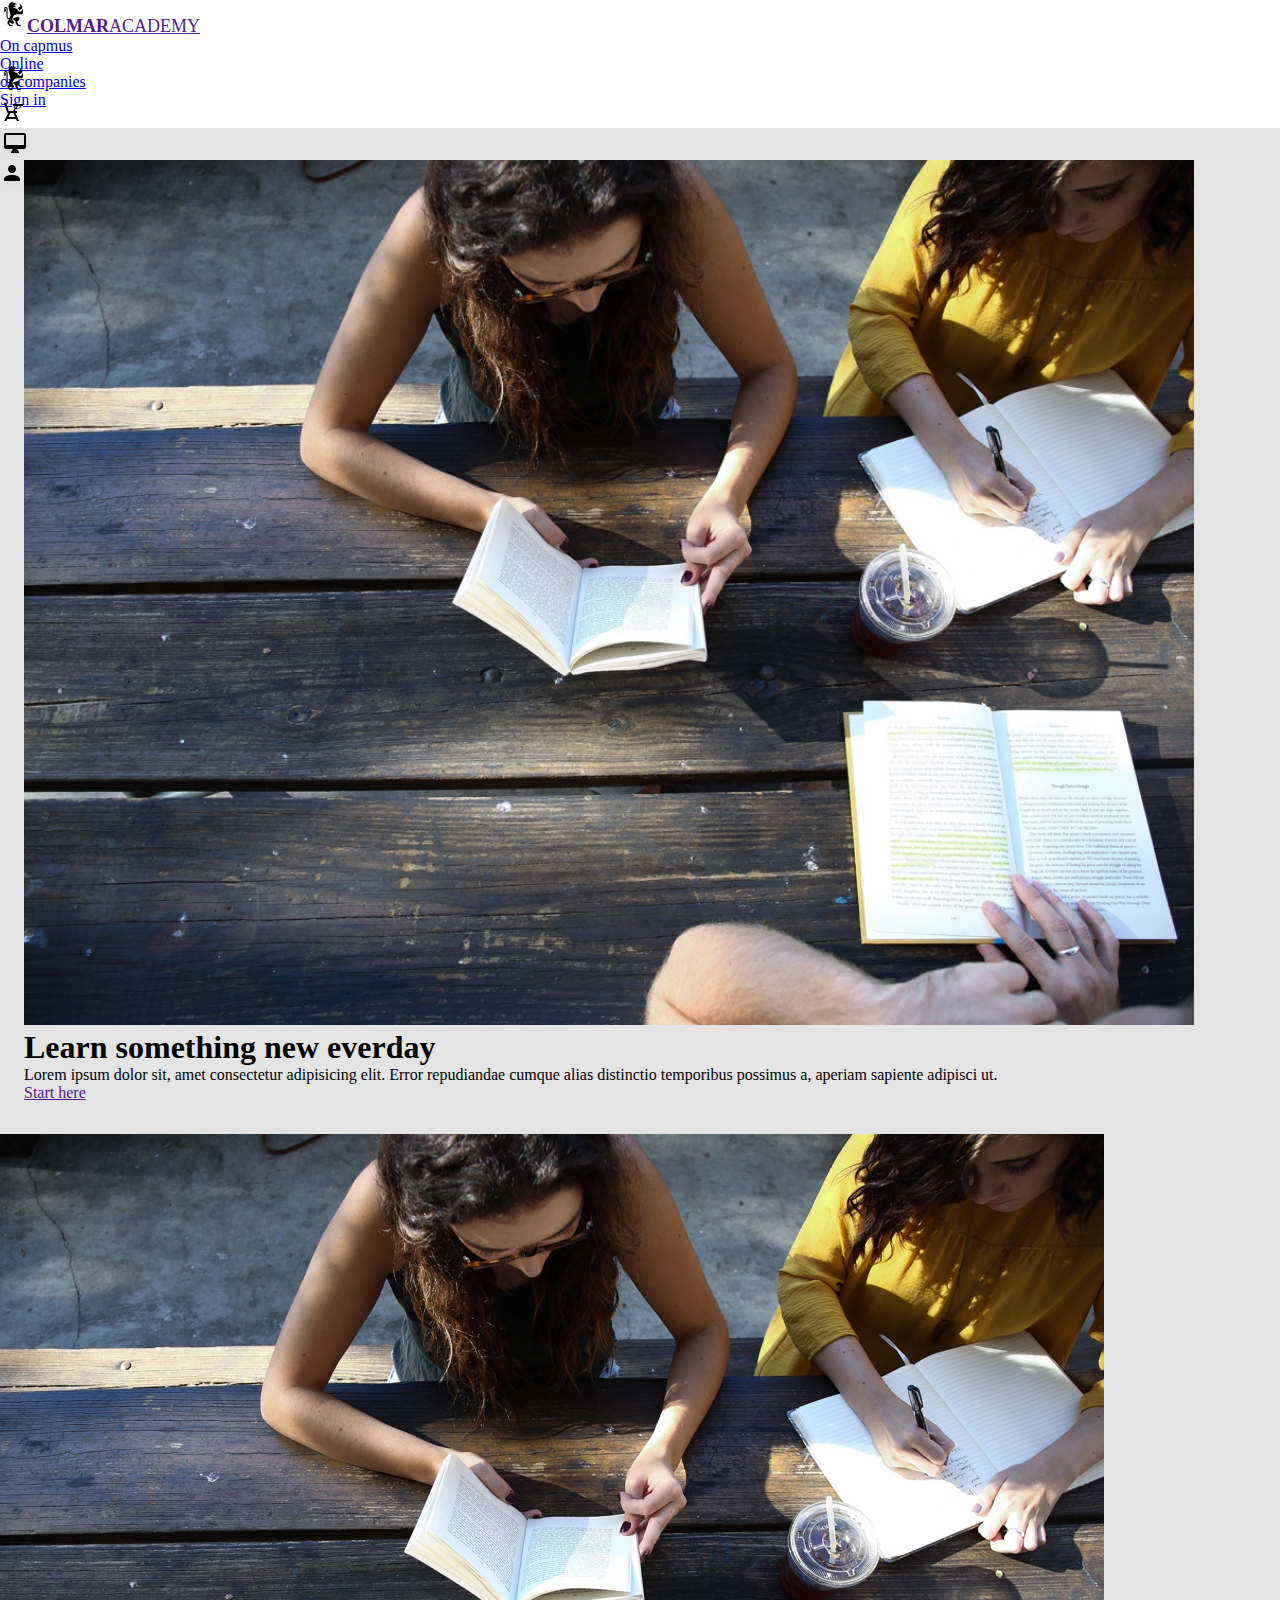
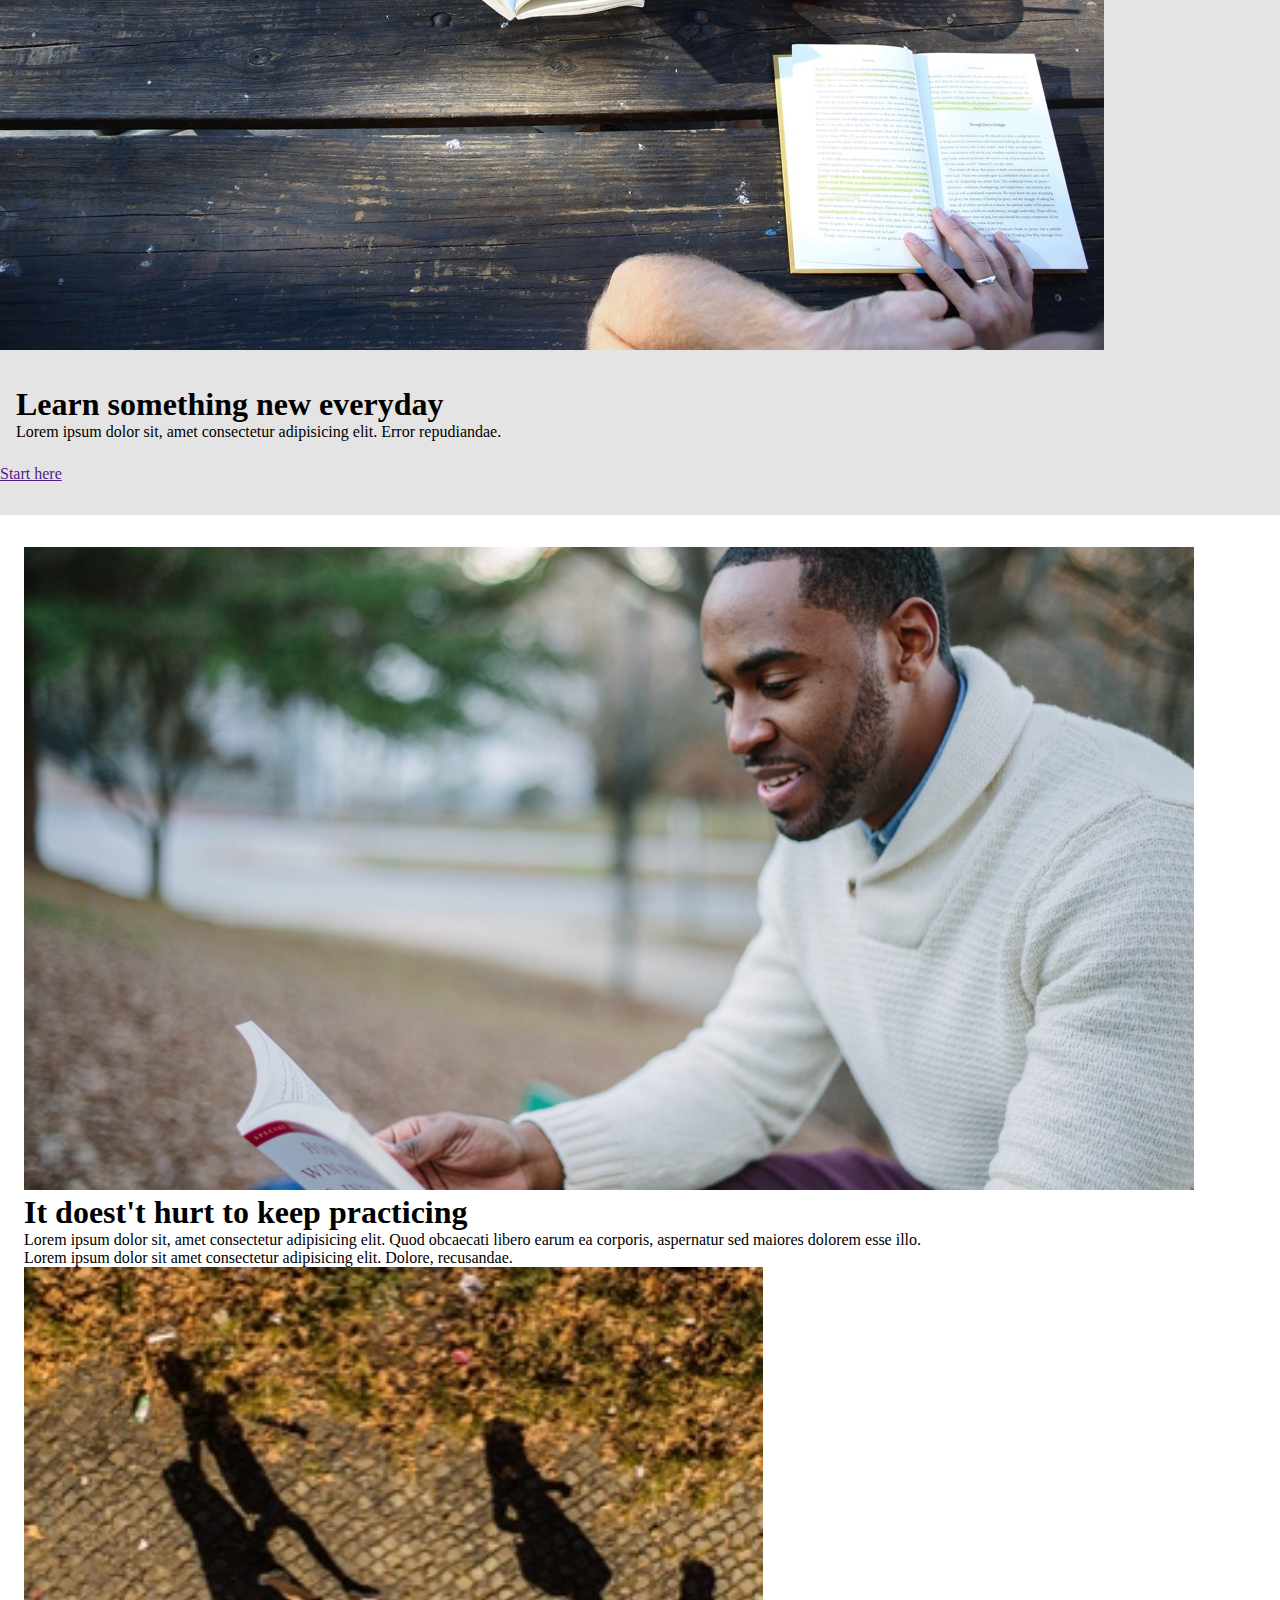
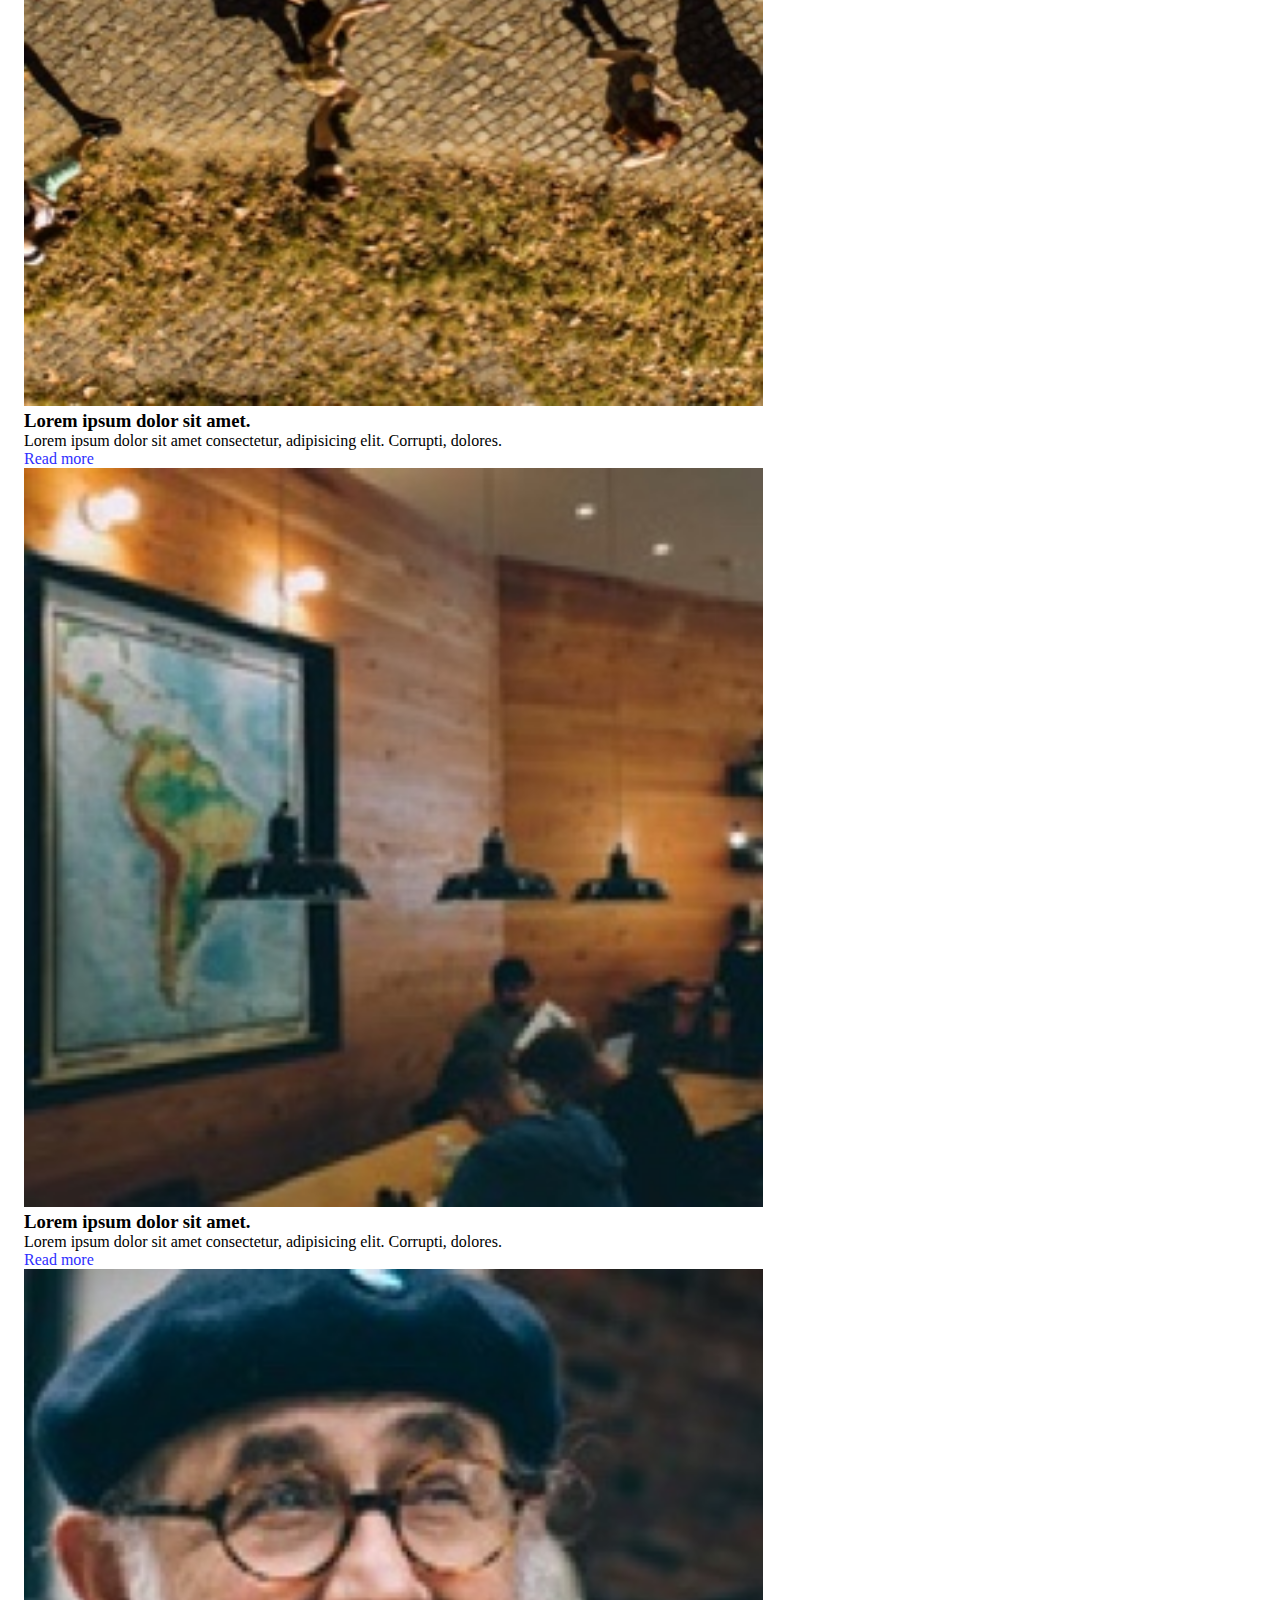
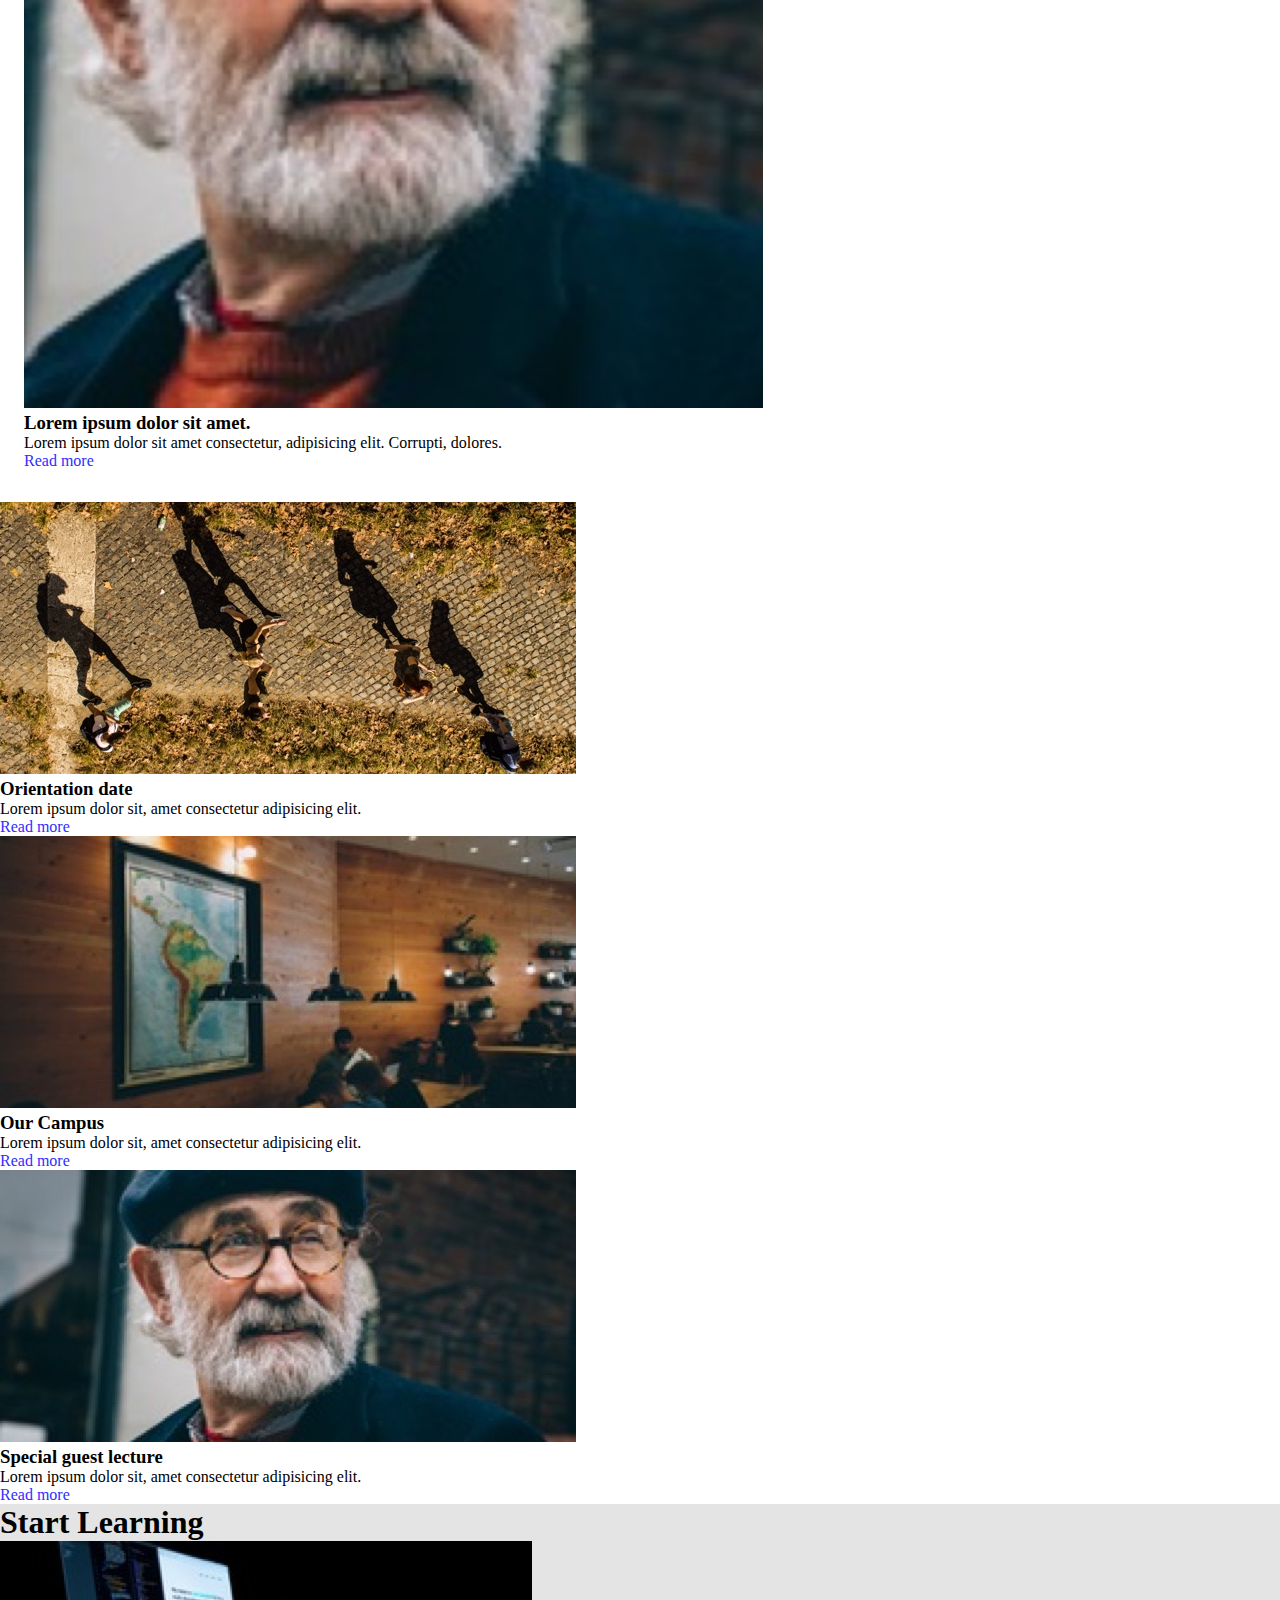
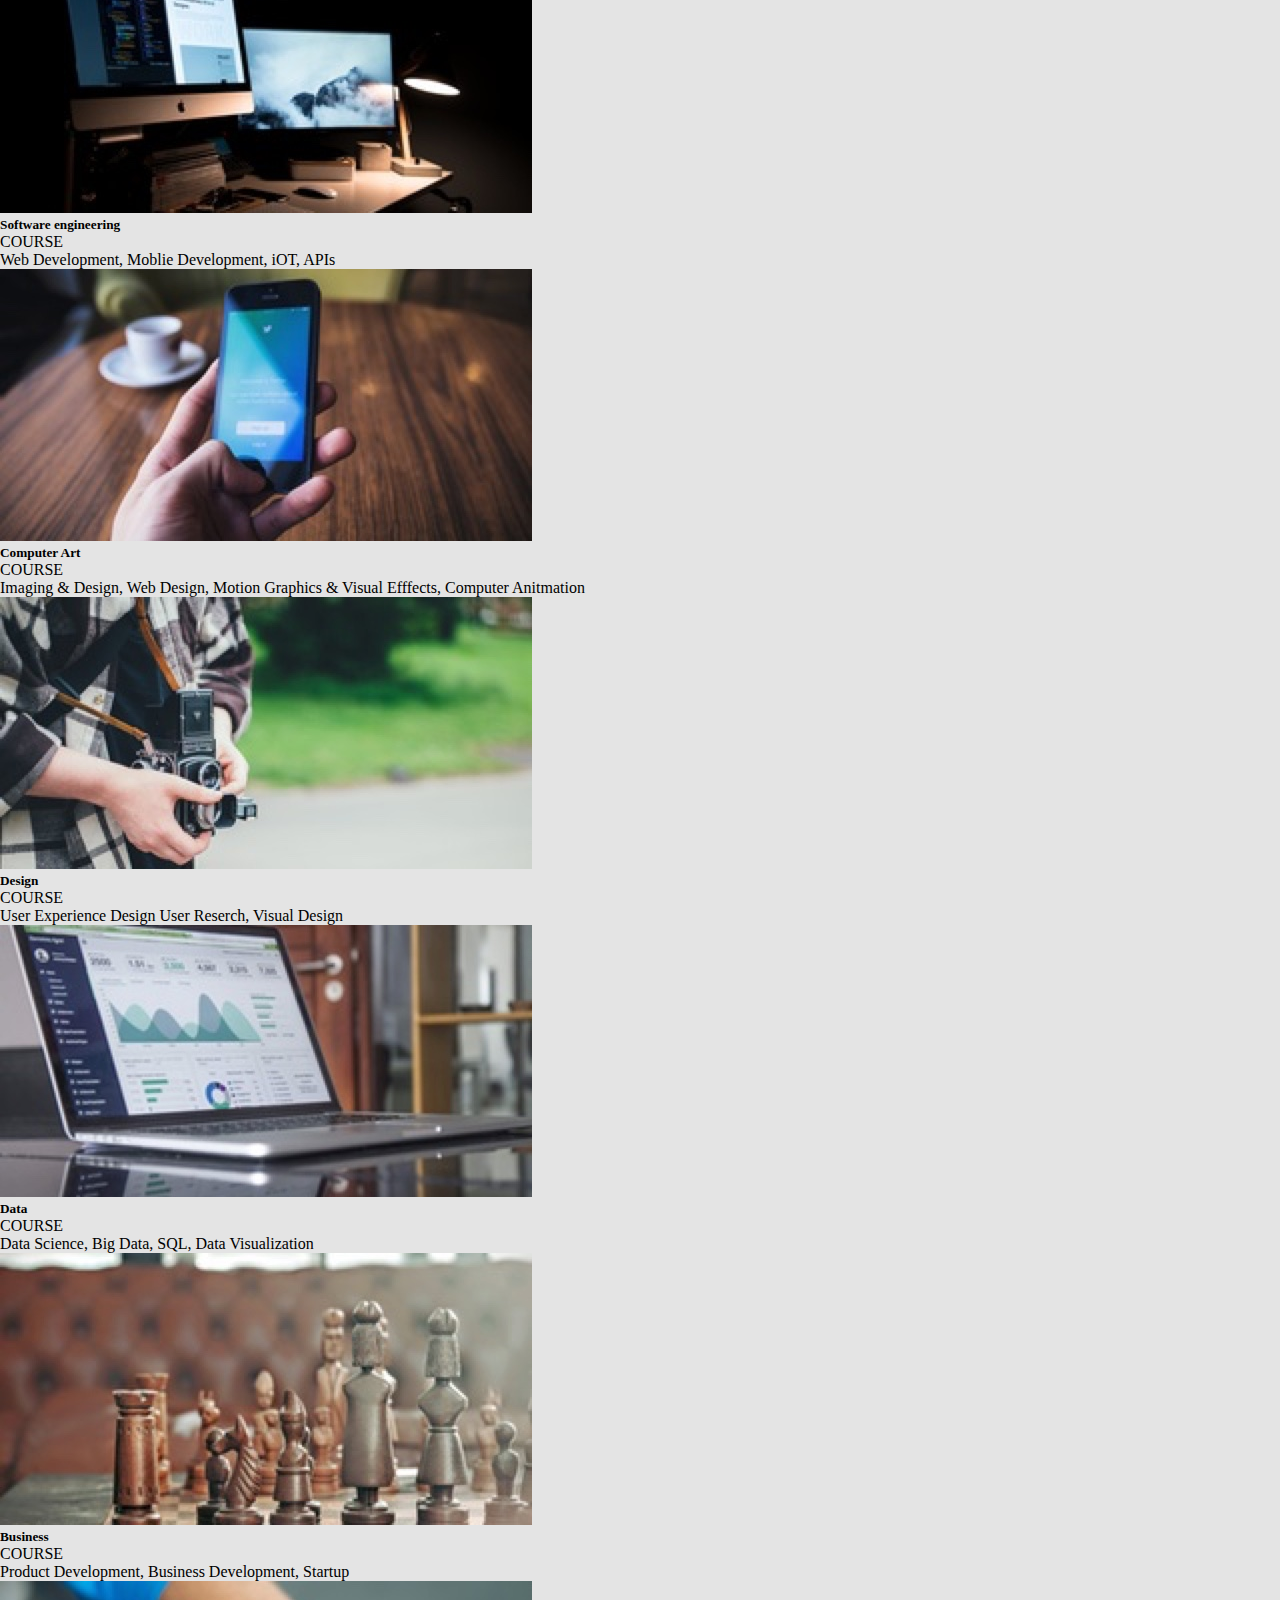
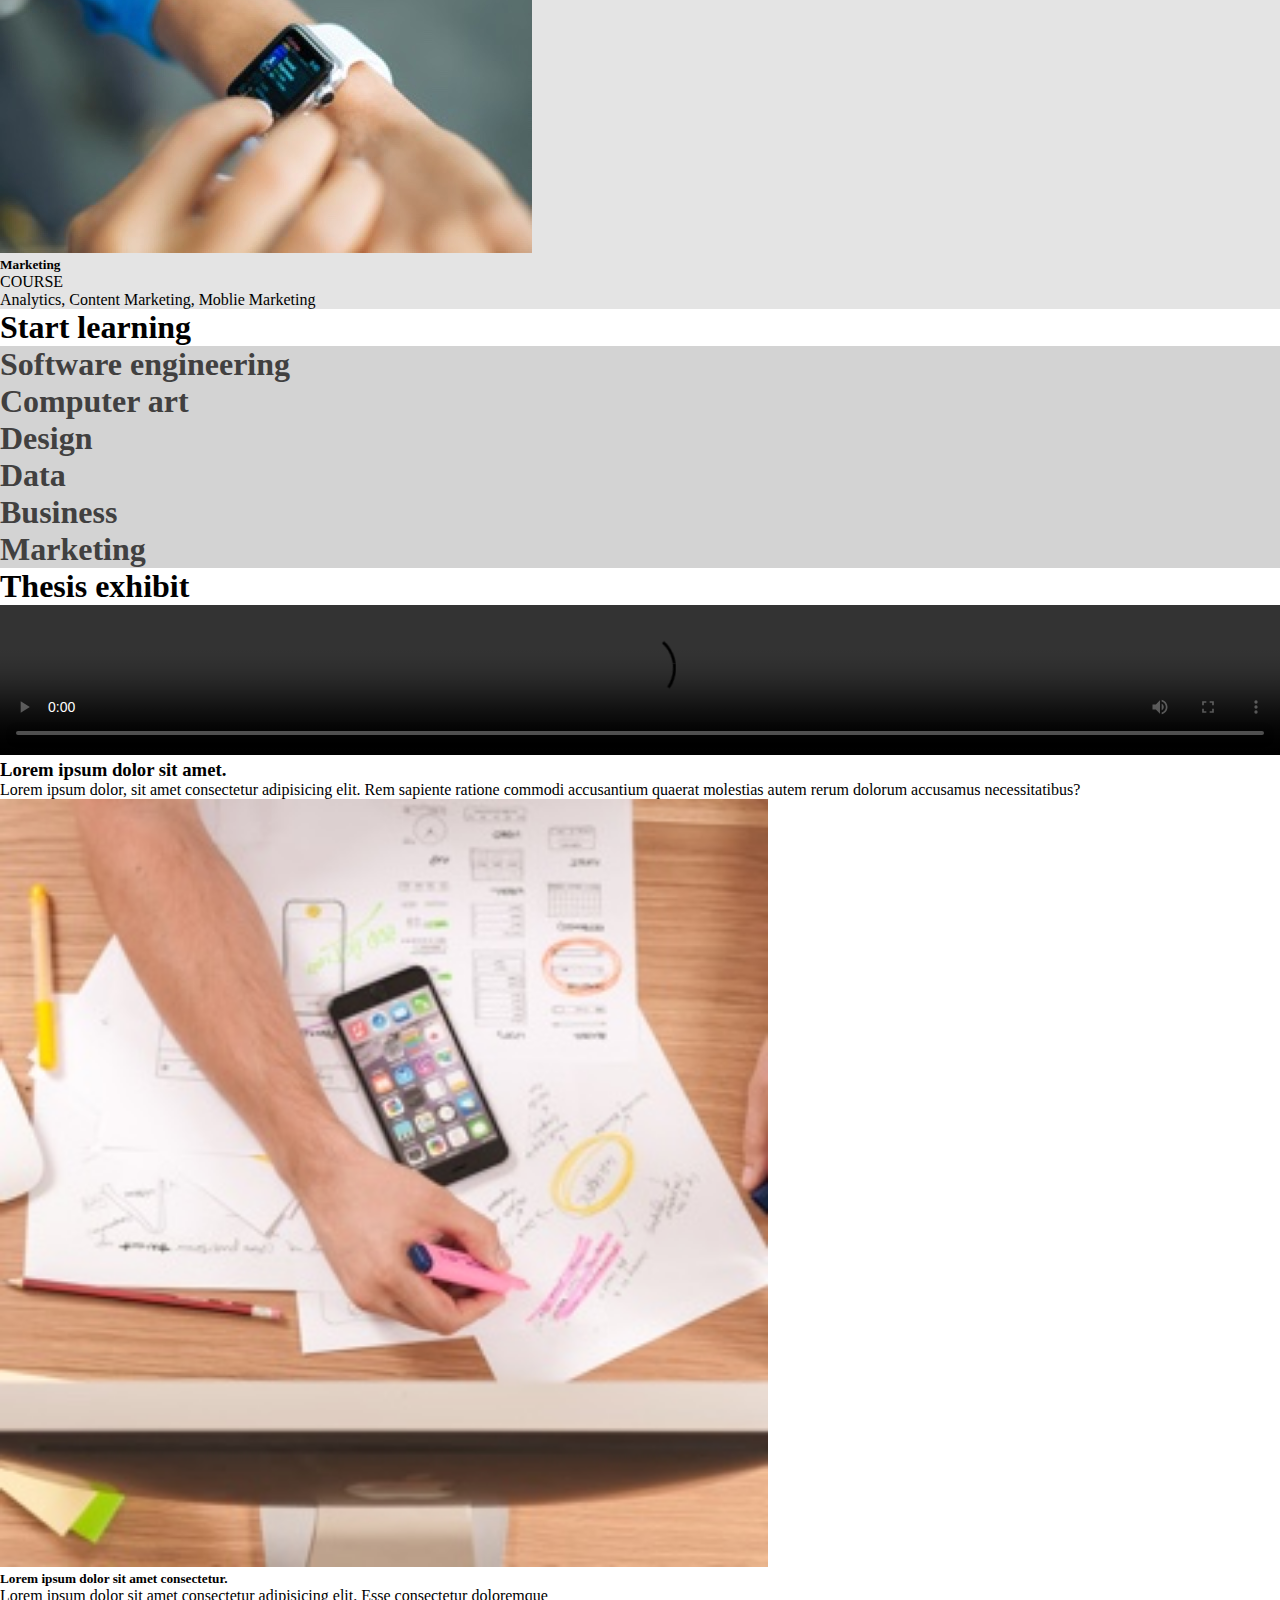
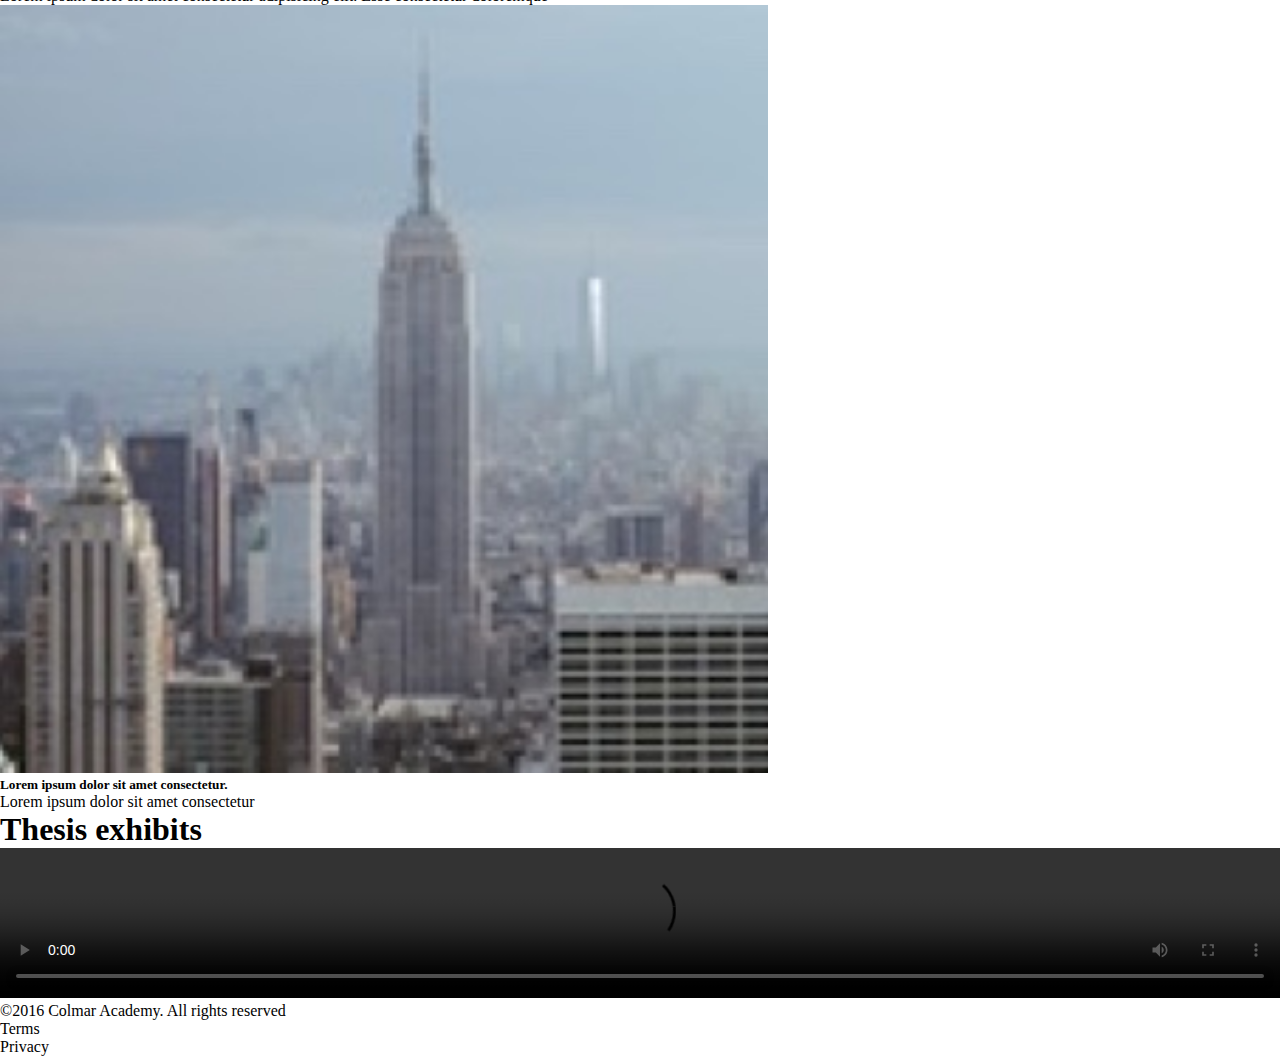
==== colmar-academy/index.html @ f5f583cc "Colmar acedemy" ====
<!DOCTYPE html>
<html lang="en">
<head>
    <meta charset="UTF-8">
    <meta http-equiv="X-UA-Compatible" content="IE=edge">
    <meta name="viewport" content="width=device-width, initial-scale=1.0">
    <link href="https://cdn.jsdelivr.net/npm/bootstrap@5.0.2/dist/css/bootstrap.min.css" rel="stylesheet" integrity="sha384-EVSTQN3/azprG1Anm3QDgpJLIm9Nao0Yz1ztcQTwFspd3yD65VohhpuuCOmLASjC" crossorigin="anonymous">
    <link rel="stylesheet" href="colmar.css">
    <title>ColmarAcademy</title>
    <link rel="icon" href="./images/ic-logo.svg">
</head>
<body>
    <!-- nav -->
    <nav class="navbar sticky-top navbar-expand-lg navbar-light bg-white d-none d-md-block">
        <div class="container-fluid nav-height">
            <a class="navbar-brand" href=""><img src="./images/ic-logo.svg" alt="" class="ps-4"><Strong>COLMAR</Strong>ACADEMY</a>
          <div class="collapse navbar-collapse justify-content-end pe-4" id="navbarNav">
            <ul class="navbar-nav">
              <li class="nav-item">
                <a class="nav-link" href="#">On capmus</a>
              </li>
              <li class="nav-item">
                <a class="nav-link" href="#">Online</a>
              </li>
              <li class="nav-item">
                <a class="nav-link" href="#">or companies</a>
              </li>
              <li class="nav-item">
                <a class="nav-link" href="#">Sign in</a>
              </li>
            </ul>
          </div>
        </div>
      </nav>
      <nav class="sticky-top d-md-none d-block">
        <div class="nav-height d-flex justify-content-around align-items-center">
            <div>
                <img src="./images/ic-logo.svg" alt="">
            </div>
            <div>
                <img src="./images/ic-on-campus.svg" alt="">
            </div>
            <div>
                <img src="./images/ic-online.svg" alt="">
            </div>
            <div>
                <img src="./images/ic-login.svg" alt="">
            </div>
        </div>
      </nav>

    <!-- Learn -->
    <section class="bg-learn">
        <div class="container-xxl d-none d-md-block border-section">
            <div class="row justify-content-center align-items-center">
                <div class="col-md-6">
                    <img src="./images/banner.jpg" alt="" width="95%">
                </div>
                <div class="col-md-6">
                    <h1>Learn something new everday</h1>
                    <p>Lorem ipsum dolor sit, amet consectetur adipisicing elit. Error repudiandae cumque alias distinctio temporibus possimus a, aperiam sapiente adipisci ut.</p>
                    <div class="text-center">
                        <a href="" class="btn btn-lg btn-secondary d-none d-md-block w-50 mx-auto">Start here</a>
                    </div>
                </div>
            </div>
        </div>
        <div class="text-learn container-xxl d-block d-md-none">
            <img src="./images/banner.jpg" alt="" class="img-fluid">
                <h1 class="fw-bold learn-m">Learn something new everyday</h1>
                <p class="fs-2 learn-p">Lorem ipsum dolor sit, amet consectetur adipisicing elit. Error repudiandae.</p>
                <div class="text-center bt-start">
                    <a href="" class="btn btn-lg btn-secondary d-block mx-3">Start here</a>
            </div>
        </div>
    </section>

    <!-- Information -->
    <section class="info border-section d-none d-md-block">
        <div class="container-xxl">
            <div class="row pb-4">
                <div class="col-md-6">
                    <img src="./images/information-main.jpg" alt="" width="95%">
                    <h1 class="my-4">It doest't hurt to keep practicing</h1>
                    <p>Lorem ipsum dolor sit, amet consectetur adipisicing elit. Quod obcaecati libero earum ea corporis, aspernatur sed maiores dolorem esse illo.</p>
                    <p>Lorem ipsum dolor sit amet consectetur adipisicing elit. Dolore, recusandae.</p>
                </div>
                <div class="col-md-6 border-start border-1 border-light">
                    <div class="row align-items-center">
                        <div class="col">
                            <img src="./images/information-orientation.jpg" alt="" width="60%" class="d-block mx-auto p-3">
                        </div>
                        <div class="col">
                            <h3>Lorem ipsum dolor sit amet.</h3>
                            <p>Lorem ipsum dolor sit amet consectetur, adipisicing elit. Corrupti, dolores.</p>
                            <a href="">Read more</a>
                        </div>
                    </div>
                    <div class="row align-items-center">
                        <div class="col">
                            <img src="./images/information-campus.jpg" alt="" width="60%" class="d-block mx-auto p-3">
                        </div>
                        <div class="col">
                            <h3>Lorem ipsum dolor sit amet.</h3>
                            <p>Lorem ipsum dolor sit amet consectetur, adipisicing elit. Corrupti, dolores.</p>
                            <a href="">Read more</a>
                        </div>
                    </div>
                    <div class="row bg-light align-items-center">
                        <div class="col">
                            <img src="./images/information-guest-lecture.jpg" alt="" width="60%" class="d-block mx-auto p-3">
                        </div>
                        <div class="col">
                            <h3>Lorem ipsum dolor sit amet.</h3>
                            <p>Lorem ipsum dolor sit amet consectetur, adipisicing elit. Corrupti, dolores.</p>
                            <a href="">Read more</a>
                        </div>
                    </div>
                </div>
            </div>
        </div>
    </section>
    <section class="info mb-4 d-block d-md-none">
        <div class="conatiner-xxl">
            <div class="mx-4 mt-4 mb-5">
                <img src="./images/information-orientation-mobile.jpg" alt="" class="img-fluid">
                <div class="ms-4 mt-4">
                    <h3 >Orientation date</h3>
                    <p>Lorem ipsum dolor sit, amet consectetur adipisicing elit.</p>
                    <a href="#">Read more</a>
                </div>
            </div>
            <div class="mx-4 mt-4 mb-5">
                <img src="./images/information-campus-mobile.jpg" alt="" class="img-fluid">
                <div class="ms-4 mt-4">
                    <h3 >Our Campus</h3>
                    <p>Lorem ipsum dolor sit, amet consectetur adipisicing elit.</p>
                    <a href="#">Read more</a>
                </div>
            </div>
            <div class="mx-4 mt-4">
                <img src="./images/information-guest-lecture-mobile.jpg" alt="" class="img-fluid">
                <div class="ms-4 mt-4">
                    <h3 >Special guest lecture</h3>
                    <p>Lorem ipsum dolor sit, amet consectetur adipisicing elit.</p>
                    <a href="#">Read more</a>
                </div>
            </div>
        </div>
    </section>

    <!-- Course -->
    <section class="bg-learn pb-5 d-md-block d-none">
        <div class="container-xxl">
            <div class="text-center py-4">
                <h1>Start Learning</h1>
            </div>
            <div class="container-md">
                <div class="row row-cols-1 row-cols-md-3 gy-4">
                    <div class="col">
                        <div class="card">
                          <img src="./images/course-software.jpg" class="card-img-top" alt="">
                          <div class="card-body">
                            <h5 class="card-title">Software engineering</h5>
                            <p class="card-text">COURSE</p>
                            <p class="card-text">Web Development, Moblie Development, iOT, APIs</p>
                          </div>
                        </div>
                    </div>
                    <div class="col">
                        <div class="card">
                          <img src="./images/course-computer-art.jpg" class="card-img-top" alt="">
                          <div class="card-body">
                            <h5 class="card-title">Computer Art</h5>
                            <p class="card-text">COURSE</p>
                            <p class="card-text">
                                Imaging & Design, Web Design, Motion Graphics & Visual Efffects,
                                Computer Anitmation
                            </p>
                          </div>
                        </div>
                    </div>
                    <div class="col">
                      <div class="card">
                        <img src="./images/course-design.jpg" class="card-img-top" alt="">
                        <div class="card-body">
                          <h5 class="card-title">Design</h5>
                          <p class="card-text">COURSE</p>
                          <p class="card-text">
                              User Experience Design User Reserch, Visual Design
                          </p>
                        </div>
                      </div>
                    </div>
                    <div class="col">
                      <div class="card">
                        <img src="./images/course-data.jpg" class="card-img-top" alt="">
                        <div class="card-body">
                          <h5 class="card-title">Data</h5>
                          <p class="card-text">COURSE</p>
                          <p class="card-text">Data Science, Big Data, SQL, Data Visualization</p>
                        </div>
                      </div>
                    </div>
                    <div class="col">
                      <div class="card">
                        <img src="./images/course-business.jpg" class="card-img-top" alt="">
                        <div class="card-body">
                          <h5 class="card-title">Business</h5>
                          <p class="card-text">COURSE</p>
                          <p class="card-text">
                              Product Development, Business Development, Startup
                          </p>
                        </div>
                      </div>
                    </div>
                    <div class="col">
                      <div class="card">
                        <img src="./images/course-marketing.jpg" class="card-img-top" alt="">
                        <div class="card-body">
                          <h5 class="card-title">Marketing</h5>
                          <p class="card-text">COURSE</p>
                          <p class="card-text">Analytics, Content Marketing, Moblie Marketing</p>
                        </div>
                      </div>
                    </div>
                  </div>
            </div>
        </div>
    </section>
    <section class="d-block d-md-none bg-light pb-4">
        <div class="container">
            <h1 class="text-center pt-4 pb-3">Start learning</h1>
            <div class="f-flex">
                <div class="bg-startl mb-1">
                    <h1 class="ps-3 pt-3 pb-4">Software engineering</h1>
                </div>
                <div class="bg-startl mb-1">
                    <h1 class="ps-3 pt-3 pb-4">Computer art</h1>
                </div>
                <div class="bg-startl mb-1">
                    <h1 class="ps-3 pt-3 pb-4">Design</h1>
                </div>
                <div class="bg-startl mb-1">
                    <h1 class="ps-3 pt-3 pb-4">Data</h1>
                </div>
                <div class="bg-startl mb-1">
                    <h1 class="ps-3 pt-3 pb-4">Business</h1>
                </div>
                <div class="bg-startl mb-1">
                    <h1 class="ps-3 pt-3 pb-4">Marketing</h1>
                </div>
            </div>
        </div>

    </section>

    <!-- exhibition -->
    <section class="exhibit d-none d-md-block">
        <div class="container-xxl">
            <div class="text-center py-4">
                <h1>Thesis exhibit</h1>
            </div>
                <div class="row justify-content-center p-4">
                    <div class="col-md-6">
                        <video width="100%" controls>
                            <source src="./videos/thesis.mp4" type="video/mp4">
                          </video>
                          <h3 class="pt-3">Lorem ipsum dolor sit amet.</h3>
                          <p class="pt-1">Lorem ipsum dolor, sit amet consectetur adipisicing elit. Rem sapiente ratione commodi accusantium quaerat molestias autem rerum dolorum accusamus necessitatibus?</p>
                    </div>
                    <div class="col-md-6">
                        <div class="row align-items-center">
                            <div class="col-md-6">
                                <img src="./images/thesis-fisma.jpg" alt="" width="60%" class="d-block mx-auto p-3">
                            </div>
                            <div class="col-md-6">
                                <h5>Lorem ipsum dolor sit amet consectetur.</h5>
                                <p>Lorem ipsum dolor sit amet consectetur adipisicing elit. Esse consectetur doloremque </p>
                            </div>
                        </div>
                        <div class="row align-items-center">
                            <div class="col-md-6">
                                <img src="./images/thesis-now-and-then.jpg" alt="" width="60%" class="d-block mx-auto p-3">
                            </div>
                            <div class="col-md-6">
                                <h5>Lorem ipsum dolor sit amet consectetur.</h5>
                                <p>Lorem ipsum dolor sit amet consectetur</p>
                            </div>
                        </div>
                    </div>
                </div>
        </div>
    </section>
    <section class="d-block d-md-none">
        <h1 class="text-center pt-4 pb-3">Thesis exhibits</h1>
        <div class="pt-4">
            <video width="100%" controls>
                <source src="./videos/thesis.mp4" type="video/mp4">
              </video>
        </div>
    </section>

    <!-- footer -->
    <section class="border-top border-light border-3">
        <div class="d-flex justify-content-between">
            <p class="py-3 ps-4 text-secondary">©2016 Colmar Academy. All rights reserved</p>
            <div class="d-flex pe-4 d-none d-md-inline-flex">
                <p class="pt-3 ps-4 text-secondary">Terms</p>
                <p class="pt-3 ps-4 text-secondary">Privacy</p>
            </div>
        </div>
    </section>
    
    <script src="https://cdn.jsdelivr.net/npm/bootstrap@5.0.2/dist/js/bootstrap.bundle.min.js" integrity="sha384-MrcW6ZMFYlzcLA8Nl+NtUVF0sA7MsXsP1UyJoMp4YLEuNSfAP+JcXn/tWtIaxVXM" crossorigin="anonymous"></script>
</body>
</html>
---- colmar-academy/colmar.css ----
* {
  margin: 0;
  padding: 0;
  box-sizing: border-box;
}
.nav-height {
  height: 64px;
  background-color: white;
}

a.navbar-brand {
  padding: 0;
  font-size: 18px;
}

/* learn */

.border-section {
  padding: 32px 24px;
}

.bg-learn {
  background: rgb(228, 228, 228);
}

.text-learn {
  padding: 0;
}
.learn-m {
  padding-top: 32px;
  padding-left: 16px;
}

.learn-p {
  padding-left: 16px;
}

.bt-start {
  padding-top: 24px;
  padding-bottom: 32px;
}

/* info */

.info a {
  text-decoration: none;
  color: rgb(46, 46, 255);
}

.bg-startl {
  background-color: lightgrey;
  color: rgb(65, 64, 64);
}
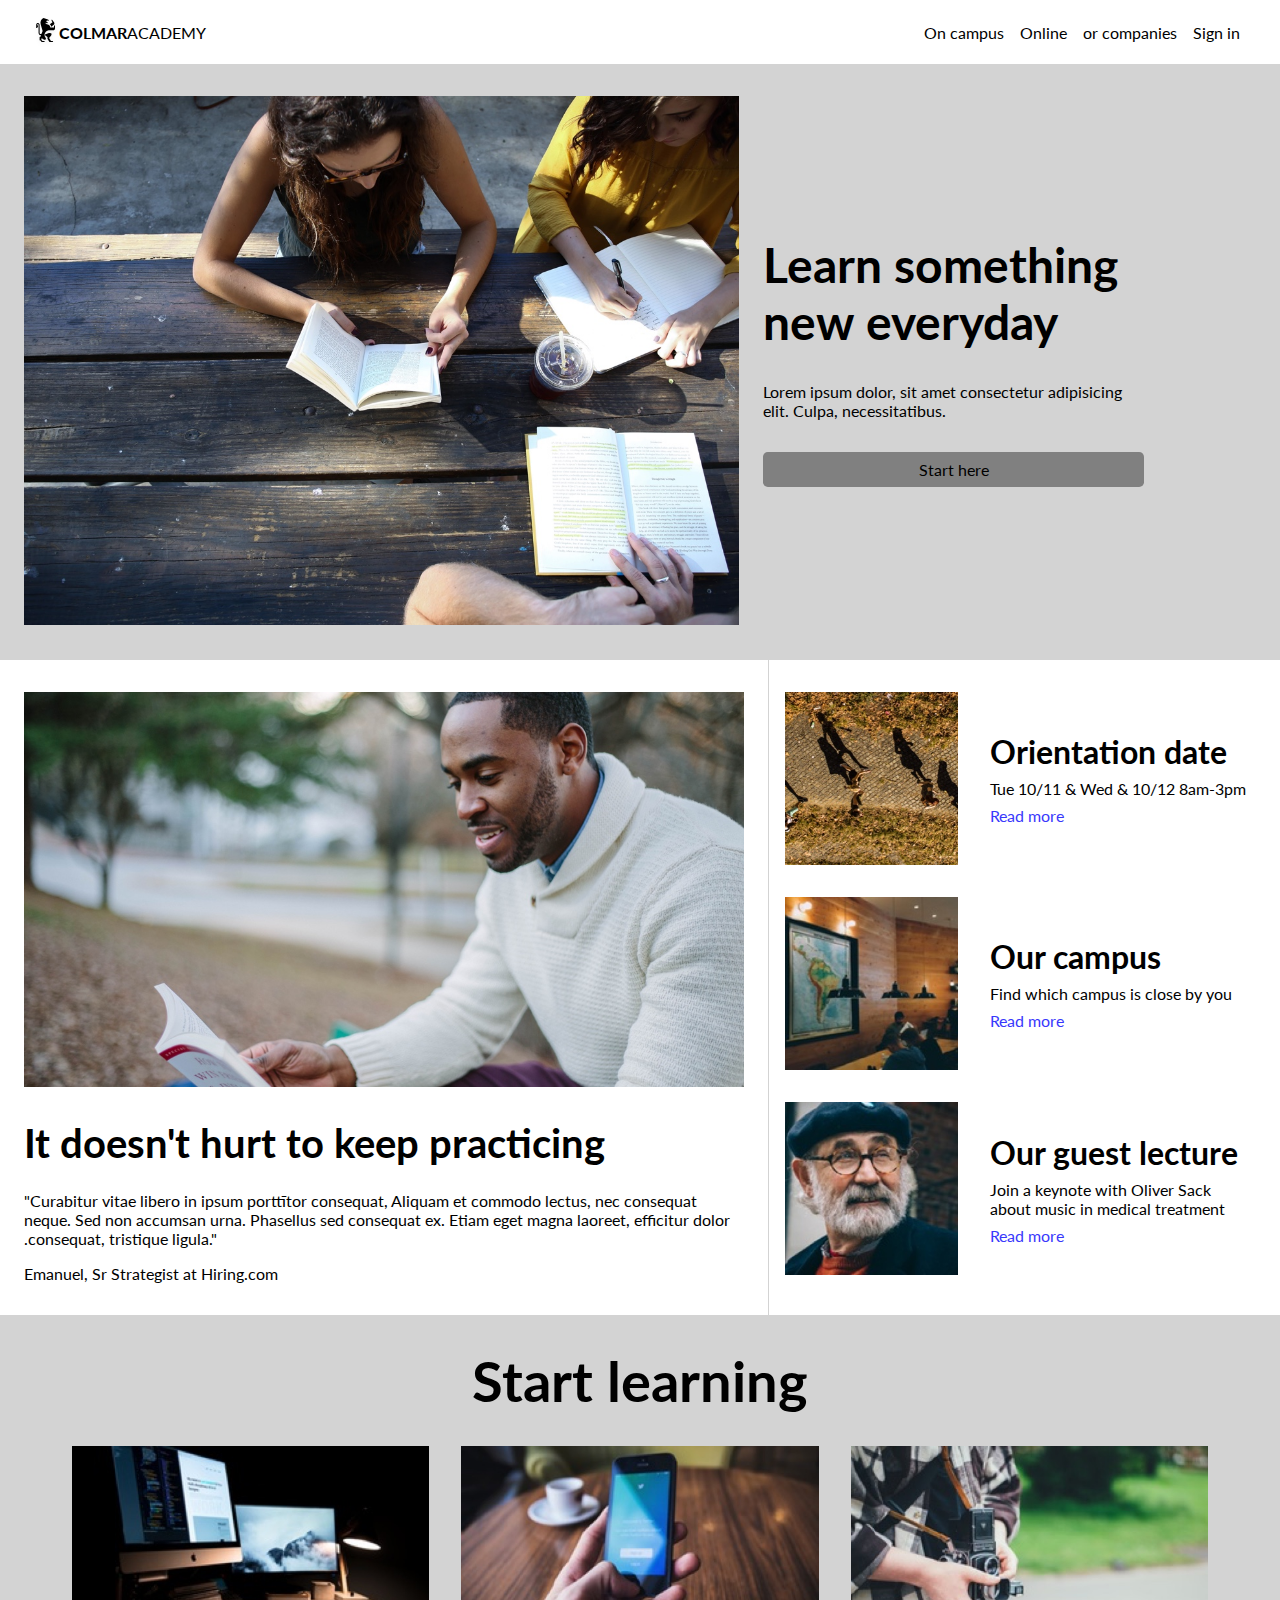
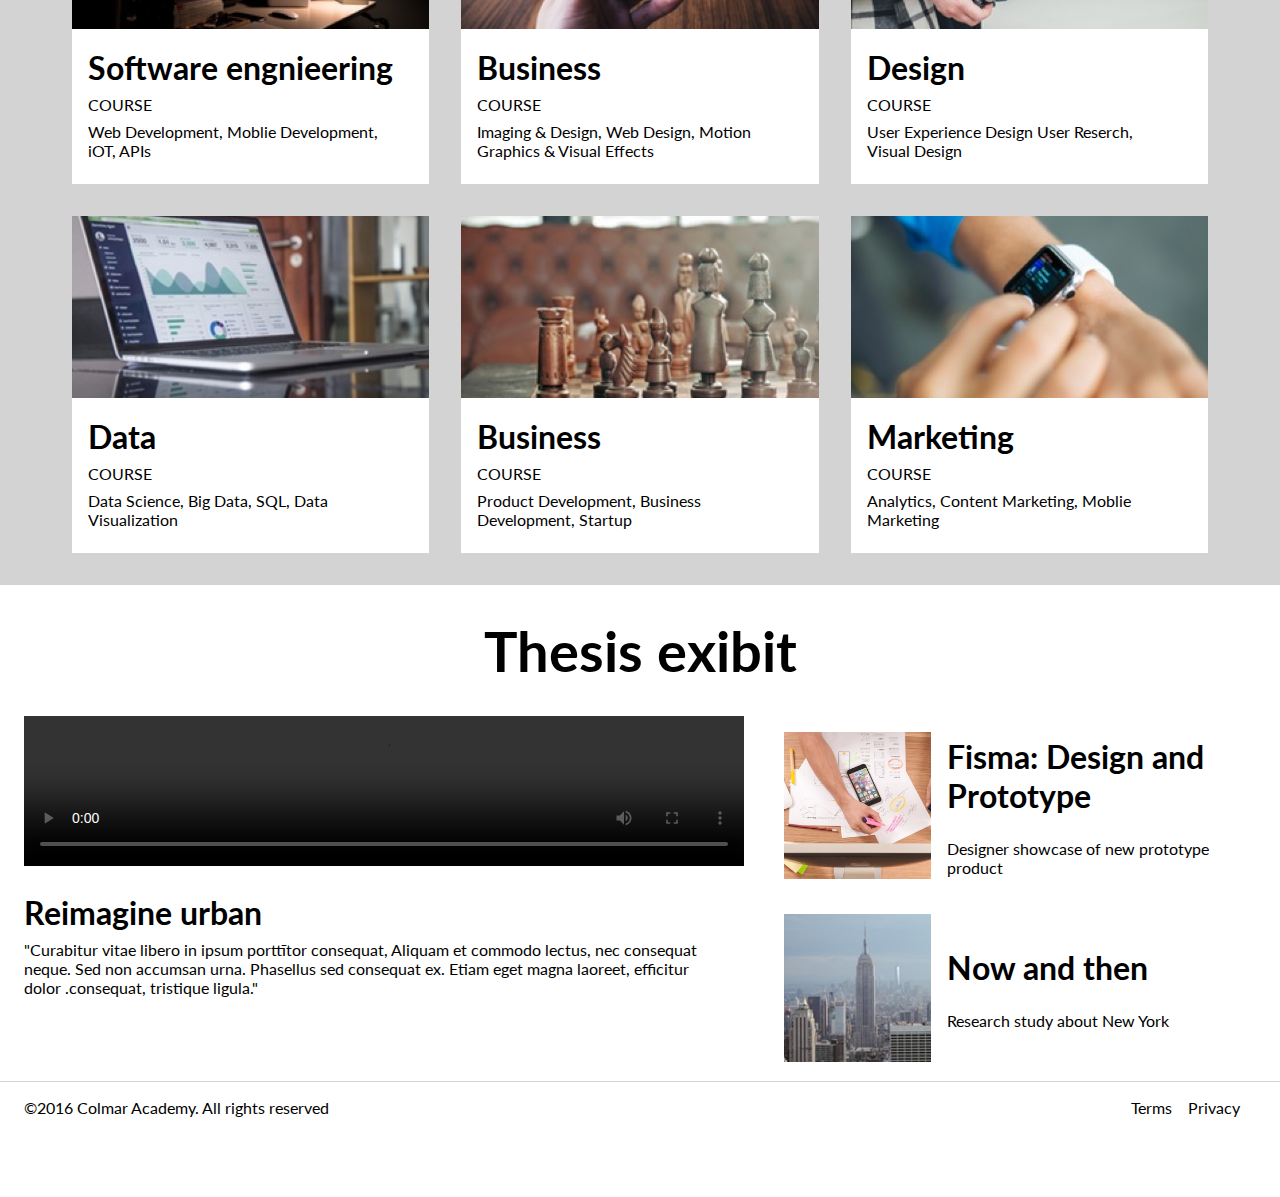
==== commit e4ab149c: "New Colmar Academy" ====
--- a/colmar-academy/index.html
+++ b/colmar-academy/index.html
@@ -4,314 +4,286 @@
     <meta charset="UTF-8">
     <meta http-equiv="X-UA-Compatible" content="IE=edge">
     <meta name="viewport" content="width=device-width, initial-scale=1.0">
-    <link href="https://cdn.jsdelivr.net/npm/bootstrap@5.0.2/dist/css/bootstrap.min.css" rel="stylesheet" integrity="sha384-EVSTQN3/azprG1Anm3QDgpJLIm9Nao0Yz1ztcQTwFspd3yD65VohhpuuCOmLASjC" crossorigin="anonymous">
-    <link rel="stylesheet" href="colmar.css">
-    <title>ColmarAcademy</title>
+    <title>Colmar Acedemy</title>
+    <link rel="stylesheet" href="style.css">
     <link rel="icon" href="./images/ic-logo.svg">
+    <link rel="preconnect" href="https://fonts.googleapis.com">
+    <link rel="preconnect" href="https://fonts.gstatic.com" crossorigin>
+    <link href="https://fonts.googleapis.com/css2?family=Lato:wght@300;400;900&display=swap" rel="stylesheet">
 </head>
 <body>
-    <!-- nav -->
-    <nav class="navbar sticky-top navbar-expand-lg navbar-light bg-white d-none d-md-block">
-        <div class="container-fluid nav-height">
-            <a class="navbar-brand" href=""><img src="./images/ic-logo.svg" alt="" class="ps-4"><Strong>COLMAR</Strong>ACADEMY</a>
-          <div class="collapse navbar-collapse justify-content-end pe-4" id="navbarNav">
-            <ul class="navbar-nav">
-              <li class="nav-item">
-                <a class="nav-link" href="#">On capmus</a>
-              </li>
-              <li class="nav-item">
-                <a class="nav-link" href="#">Online</a>
-              </li>
-              <li class="nav-item">
-                <a class="nav-link" href="#">or companies</a>
-              </li>
-              <li class="nav-item">
-                <a class="nav-link" href="#">Sign in</a>
-              </li>
-            </ul>
-          </div>
-        </div>
-      </nav>
-      <nav class="sticky-top d-md-none d-block">
-        <div class="nav-height d-flex justify-content-around align-items-center">
-            <div>
+    <!-- Navigation -->
+    <nav class="desktop">
+        <div class="logo">
+            <a href="#" class="link-logo">
                 <img src="./images/ic-logo.svg" alt="">
-            </div>
-            <div>
-                <img src="./images/ic-on-campus.svg" alt="">
-            </div>
-            <div>
-                <img src="./images/ic-online.svg" alt="">
-            </div>
-            <div>
-                <img src="./images/ic-login.svg" alt="">
-            </div>
-        </div>
-      </nav>
-
-    <!-- Learn -->
-    <section class="bg-learn">
-        <div class="container-xxl d-none d-md-block border-section">
-            <div class="row justify-content-center align-items-center">
-                <div class="col-md-6">
-                    <img src="./images/banner.jpg" alt="" width="95%">
-                </div>
-                <div class="col-md-6">
-                    <h1>Learn something new everday</h1>
-                    <p>Lorem ipsum dolor sit, amet consectetur adipisicing elit. Error repudiandae cumque alias distinctio temporibus possimus a, aperiam sapiente adipisci ut.</p>
-                    <div class="text-center">
-                        <a href="" class="btn btn-lg btn-secondary d-none d-md-block w-50 mx-auto">Start here</a>
-                    </div>
-                </div>
-            </div>
-        </div>
-        <div class="text-learn container-xxl d-block d-md-none">
-            <img src="./images/banner.jpg" alt="" class="img-fluid">
-                <h1 class="fw-bold learn-m">Learn something new everyday</h1>
-                <p class="fs-2 learn-p">Lorem ipsum dolor sit, amet consectetur adipisicing elit. Error repudiandae.</p>
-                <div class="text-center bt-start">
-                    <a href="" class="btn btn-lg btn-secondary d-block mx-3">Start here</a>
-            </div>
-        </div>
-    </section>
-
-    <!-- Information -->
-    <section class="info border-section d-none d-md-block">
-        <div class="container-xxl">
-            <div class="row pb-4">
-                <div class="col-md-6">
-                    <img src="./images/information-main.jpg" alt="" width="95%">
-                    <h1 class="my-4">It doest't hurt to keep practicing</h1>
-                    <p>Lorem ipsum dolor sit, amet consectetur adipisicing elit. Quod obcaecati libero earum ea corporis, aspernatur sed maiores dolorem esse illo.</p>
-                    <p>Lorem ipsum dolor sit amet consectetur adipisicing elit. Dolore, recusandae.</p>
-                </div>
-                <div class="col-md-6 border-start border-1 border-light">
-                    <div class="row align-items-center">
-                        <div class="col">
-                            <img src="./images/information-orientation.jpg" alt="" width="60%" class="d-block mx-auto p-3">
-                        </div>
-                        <div class="col">
-                            <h3>Lorem ipsum dolor sit amet.</h3>
-                            <p>Lorem ipsum dolor sit amet consectetur, adipisicing elit. Corrupti, dolores.</p>
-                            <a href="">Read more</a>
-                        </div>
-                    </div>
-                    <div class="row align-items-center">
-                        <div class="col">
-                            <img src="./images/information-campus.jpg" alt="" width="60%" class="d-block mx-auto p-3">
-                        </div>
-                        <div class="col">
-                            <h3>Lorem ipsum dolor sit amet.</h3>
-                            <p>Lorem ipsum dolor sit amet consectetur, adipisicing elit. Corrupti, dolores.</p>
-                            <a href="">Read more</a>
-                        </div>
-                    </div>
-                    <div class="row bg-light align-items-center">
-                        <div class="col">
-                            <img src="./images/information-guest-lecture.jpg" alt="" width="60%" class="d-block mx-auto p-3">
-                        </div>
-                        <div class="col">
-                            <h3>Lorem ipsum dolor sit amet.</h3>
-                            <p>Lorem ipsum dolor sit amet consectetur, adipisicing elit. Corrupti, dolores.</p>
-                            <a href="">Read more</a>
-                        </div>
-                    </div>
-                </div>
-            </div>
-        </div>
-    </section>
-    <section class="info mb-4 d-block d-md-none">
-        <div class="conatiner-xxl">
-            <div class="mx-4 mt-4 mb-5">
-                <img src="./images/information-orientation-mobile.jpg" alt="" class="img-fluid">
-                <div class="ms-4 mt-4">
-                    <h3 >Orientation date</h3>
-                    <p>Lorem ipsum dolor sit, amet consectetur adipisicing elit.</p>
-                    <a href="#">Read more</a>
-                </div>
-            </div>
-            <div class="mx-4 mt-4 mb-5">
-                <img src="./images/information-campus-mobile.jpg" alt="" class="img-fluid">
-                <div class="ms-4 mt-4">
-                    <h3 >Our Campus</h3>
-                    <p>Lorem ipsum dolor sit, amet consectetur adipisicing elit.</p>
-                    <a href="#">Read more</a>
-                </div>
-            </div>
-            <div class="mx-4 mt-4">
-                <img src="./images/information-guest-lecture-mobile.jpg" alt="" class="img-fluid">
-                <div class="ms-4 mt-4">
-                    <h3 >Special guest lecture</h3>
-                    <p>Lorem ipsum dolor sit, amet consectetur adipisicing elit.</p>
-                    <a href="#">Read more</a>
-                </div>
+                <p><strong>COLMAR</strong>ACADEMY</p>
+            </a>
+        </div>
+        <div class="nav-item">
+            <a href="#" class="nav-link">On campus</a>
+            <a href="#" class="nav-link">Online</a>
+            <a href="#" class="nav-link">or companies</a>
+            <a href="#" class="nav-link">Sign in</a>
+        </div>
+    </nav>
+
+    <!-- moblie -->
+        <div class="nav-item-moblie">
+            <a href="#" class="nav-link"><img src="./images/ic-logo.svg" alt=""></a>
+            <a href="#" class="nav-link"><img src="./images/ic-on-campus.svg" alt=""></a>
+            <a href="#" class="nav-link"><img src="./images/ic-online.svg" alt=""></a>
+            <a href="#" class="nav-link"><img src="./images/ic-login.svg" alt=""></a>
+        </div>
+
+
+
+    <!-- Start -->
+    <section id="start">
+        <div class="start-content">
+            <div class="start-pic">
+                <img src="./images/banner.jpg" alt="">
+            </div>
+            <div class="start-text">
+                <h1>Learn something new everyday</h1>
+                <p>Lorem ipsum dolor, sit amet consectetur adipisicing elit. Culpa, necessitatibus.</p>
+                <a href="#" class="start-button">Start here</a>
+            </div>
+        </div>
+    </section>
+
+    <!-- start but moblie section -->
+    <section id="start-moblie">
+        <div class="start-moblie-img">
+            <img src="./images/banner.jpg" alt="">
+        </div>
+        <div class="start-text-moblie">
+            <h1>Learn something new everyday</h1>
+            <p>Lorem ipsum dolor, sit amet consectetur adipisicing elit.</p>
+            <a href="#" class="start-button">Start here</a>
+        </div>
+    </section>
+
+    <!-- info -->
+    <section id="info">
+        <div class="info-content">
+            <div class="info-main">
+                <div class="info-main-pic">
+                    <img src="./images/information-main.jpg" alt="">
+                </div>
+                <h1>It doesn't hurt to keep practicing</h1>
+                <p class="info-main-cont">"Curabitur vitae libero in ipsum porttītor consequat, Aliquam et commodo lectus, nec consequat neque. Sed non accumsan urna. Phasellus sed consequat ex. Etiam eget magna laoreet, efficitur dolor .consequat, tristique ligula."</p>
+                <p class="info-author">Emanuel, Sr Strategist at Hiring.com</p>
+            </div>
+            <div class="info-sub">
+                <div class="info-sub-cont sub-cont1">
+                    <div class="sub-cont-pic">
+                        <img src="./images/information-orientation.jpg" alt="">
+                    </div>
+                    <div class="sub-text">
+                        <h1>Orientation date</h1>
+                        <p>Tue 10/11 & Wed & 10/12 8am-3pm</p>
+                        <a href="#">Read more</a>
+                    </div>
+                </div>
+                <div class="info-sub-cont sub-cont2">
+                    <div class="sub-cont-pic">
+                        <img src="./images/information-campus.jpg" alt="">
+                    </div>
+                    <div class="sub-text">
+                        <h1>Our campus</h1>
+                        <p>Find which campus is close by you</p>
+                        <a href="#">Read more</a>
+                    </div>
+                </div>
+                <div class="info-sub-cont sub-cont3">
+                    <div class="sub-cont-pic">
+                        <img src="./images/information-guest-lecture.jpg" alt="">
+                    </div>
+                    <div class="sub-text">
+                        <h1>Our guest lecture</h1>
+                        <p>Join a keynote with Oliver Sack about music in medical treatment</p>
+                        <a href="#">Read more</a>
+                    </div>
+                </div>
+            </div>
+        </div>
+    </section>
+
+    <!-- info moblie -->
+    <section id="info-moblie">
+        <div class="info-orien">
+            <img src="./images/information-orientation-mobile.jpg" alt="">
+            <div class="info-text">
+                <h1>Orientation date</h1>
+                <p>Tue 10/11 & Wed & 10/12 8am-3pm</p>
+                <a href="#">Read more</a>
+            </div>
+        </div>
+        <div class="info-campus">
+            <img src="./images/information-campus-mobile.jpg" alt="">
+            <div class="info-text">
+                <h1>Our campus</h1>
+                <p>Find which campus is close by you</p>
+                <a href="#">Read more</a>
+            </div>
+        </div>
+        <div class="info-guest">
+            <img src="./images/information-guest-lecture-mobile.jpg" alt="">
+            <div class="info-text">
+                <h1>Our guest lecture</h1>
+                <p>Join a keynote with Oliver Sack about music in medical treatment</p>
+                <a href="#">Read more</a>
             </div>
         </div>
     </section>
 
     <!-- Course -->
-    <section class="bg-learn pb-5 d-md-block d-none">
-        <div class="container-xxl">
-            <div class="text-center py-4">
-                <h1>Start Learning</h1>
-            </div>
-            <div class="container-md">
-                <div class="row row-cols-1 row-cols-md-3 gy-4">
-                    <div class="col">
-                        <div class="card">
-                          <img src="./images/course-software.jpg" class="card-img-top" alt="">
-                          <div class="card-body">
-                            <h5 class="card-title">Software engineering</h5>
-                            <p class="card-text">COURSE</p>
-                            <p class="card-text">Web Development, Moblie Development, iOT, APIs</p>
-                          </div>
-                        </div>
-                    </div>
-                    <div class="col">
-                        <div class="card">
-                          <img src="./images/course-computer-art.jpg" class="card-img-top" alt="">
-                          <div class="card-body">
-                            <h5 class="card-title">Computer Art</h5>
-                            <p class="card-text">COURSE</p>
-                            <p class="card-text">
-                                Imaging & Design, Web Design, Motion Graphics & Visual Efffects,
-                                Computer Anitmation
-                            </p>
-                          </div>
-                        </div>
-                    </div>
-                    <div class="col">
-                      <div class="card">
-                        <img src="./images/course-design.jpg" class="card-img-top" alt="">
-                        <div class="card-body">
-                          <h5 class="card-title">Design</h5>
-                          <p class="card-text">COURSE</p>
-                          <p class="card-text">
-                              User Experience Design User Reserch, Visual Design
-                          </p>
-                        </div>
-                      </div>
-                    </div>
-                    <div class="col">
-                      <div class="card">
-                        <img src="./images/course-data.jpg" class="card-img-top" alt="">
-                        <div class="card-body">
-                          <h5 class="card-title">Data</h5>
-                          <p class="card-text">COURSE</p>
-                          <p class="card-text">Data Science, Big Data, SQL, Data Visualization</p>
-                        </div>
-                      </div>
-                    </div>
-                    <div class="col">
-                      <div class="card">
-                        <img src="./images/course-business.jpg" class="card-img-top" alt="">
-                        <div class="card-body">
-                          <h5 class="card-title">Business</h5>
-                          <p class="card-text">COURSE</p>
-                          <p class="card-text">
-                              Product Development, Business Development, Startup
-                          </p>
-                        </div>
-                      </div>
-                    </div>
-                    <div class="col">
-                      <div class="card">
-                        <img src="./images/course-marketing.jpg" class="card-img-top" alt="">
-                        <div class="card-body">
-                          <h5 class="card-title">Marketing</h5>
-                          <p class="card-text">COURSE</p>
-                          <p class="card-text">Analytics, Content Marketing, Moblie Marketing</p>
-                        </div>
-                      </div>
-                    </div>
-                  </div>
-            </div>
-        </div>
-    </section>
-    <section class="d-block d-md-none bg-light pb-4">
-        <div class="container">
-            <h1 class="text-center pt-4 pb-3">Start learning</h1>
-            <div class="f-flex">
-                <div class="bg-startl mb-1">
-                    <h1 class="ps-3 pt-3 pb-4">Software engineering</h1>
-                </div>
-                <div class="bg-startl mb-1">
-                    <h1 class="ps-3 pt-3 pb-4">Computer art</h1>
-                </div>
-                <div class="bg-startl mb-1">
-                    <h1 class="ps-3 pt-3 pb-4">Design</h1>
-                </div>
-                <div class="bg-startl mb-1">
-                    <h1 class="ps-3 pt-3 pb-4">Data</h1>
-                </div>
-                <div class="bg-startl mb-1">
-                    <h1 class="ps-3 pt-3 pb-4">Business</h1>
-                </div>
-                <div class="bg-startl mb-1">
-                    <h1 class="ps-3 pt-3 pb-4">Marketing</h1>
-                </div>
-            </div>
-        </div>
-
-    </section>
-
-    <!-- exhibition -->
-    <section class="exhibit d-none d-md-block">
-        <div class="container-xxl">
-            <div class="text-center py-4">
-                <h1>Thesis exhibit</h1>
-            </div>
-                <div class="row justify-content-center p-4">
-                    <div class="col-md-6">
-                        <video width="100%" controls>
-                            <source src="./videos/thesis.mp4" type="video/mp4">
-                          </video>
-                          <h3 class="pt-3">Lorem ipsum dolor sit amet.</h3>
-                          <p class="pt-1">Lorem ipsum dolor, sit amet consectetur adipisicing elit. Rem sapiente ratione commodi accusantium quaerat molestias autem rerum dolorum accusamus necessitatibus?</p>
-                    </div>
-                    <div class="col-md-6">
-                        <div class="row align-items-center">
-                            <div class="col-md-6">
-                                <img src="./images/thesis-fisma.jpg" alt="" width="60%" class="d-block mx-auto p-3">
-                            </div>
-                            <div class="col-md-6">
-                                <h5>Lorem ipsum dolor sit amet consectetur.</h5>
-                                <p>Lorem ipsum dolor sit amet consectetur adipisicing elit. Esse consectetur doloremque </p>
-                            </div>
-                        </div>
-                        <div class="row align-items-center">
-                            <div class="col-md-6">
-                                <img src="./images/thesis-now-and-then.jpg" alt="" width="60%" class="d-block mx-auto p-3">
-                            </div>
-                            <div class="col-md-6">
-                                <h5>Lorem ipsum dolor sit amet consectetur.</h5>
-                                <p>Lorem ipsum dolor sit amet consectetur</p>
-                            </div>
-                        </div>
-                    </div>
-                </div>
-        </div>
-    </section>
-    <section class="d-block d-md-none">
-        <h1 class="text-center pt-4 pb-3">Thesis exhibits</h1>
-        <div class="pt-4">
-            <video width="100%" controls>
+    <section id="course">
+        <div class="header-title">
+            <h1>Start learning</h1>
+        </div>
+        <div class="card-course">
+            <div class="card-row1">
+                <div class="card-body">
+                    <div class="card-img">
+                        <img src="./images/course-software.jpg" alt="">
+                    </div>
+                    <div class="card-text">
+                        <h1>Software engnieering</h1>
+                        <p class="card-subheader">COURSE</p>
+                        <p>Web Development, Moblie Development, iOT, APIs</p>
+                    </div>
+                </div>
+                <div class="card-body card-middle">
+                    <div class="card-img">
+                        <img src="./images/course-computer-art.jpg" alt="">
+                    </div>
+                    <div class="card-text">
+                        <h1>Business</h1>
+                        <p class="card-subheader">COURSE</p>
+                        <p>Imaging & Design, Web Design, Motion Graphics & Visual Effects</p>
+                    </div>
+                </div>
+                <div class="card-body">
+                    <div class="card-img">
+                        <img src="./images/course-design.jpg" alt="">
+                    </div>
+                    <div class="card-text">
+                        <h1>Design</h1>
+                        <p class="card-subheader">COURSE</p>
+                        <p>User Experience Design User Reserch, Visual Design</p>
+                    </div>
+                </div>
+            </div>
+            <div class="card-row2">
+                <div class="card-body">
+                    <div class="card-img">
+                        <img src="./images/course-data.jpg" alt="">
+                    </div>
+                    <div class="card-text">
+                        <h1>Data</h1>
+                        <p class="card-subheader">COURSE</p>
+                        <p>Data Science, Big Data, SQL, Data Visualization</p>
+                    </div>
+                </div>
+                <div class="card-body card-middle">
+                    <div class="card-img">
+                        <img src="./images/course-business.jpg" alt="">
+                    </div>
+                    <div class="card-text">
+                        <h1>Business</h1>
+                        <p class="card-subheader">COURSE</p>
+                        <p>Product Development, Business Development, Startup</p>
+                    </div>
+                </div>
+                <div class="card-body">
+                    <div class="card-img">
+                        <img src="./images/course-marketing.jpg" alt="">
+                    </div>
+                    <div class="card-text">
+                        <h1>Marketing</h1>
+                        <p class="card-subheader">COURSE</p>
+                        <p>Analytics, Content Marketing, Moblie Marketing</p>
+                    </div>
+                </div>
+            </div>
+        </div>
+    </section>
+
+    <!-- coures moblie -->
+    <section id="course-moblie">
+        <div class="header-title-moblie">
+            <h1>Start learning</h1>
+        </div>
+        <div class="course-container">
+            <h1 class="course-name">Software engineering</h1>
+            <h1 class="course-name">Computer art</h1>
+            <h1 class="course-name">Design</h1>
+            <h1 class="course-name">Data</h1>
+            <h1 class="course-name">Business</h1>
+            <h1>Markting</h1>
+        </div>
+    </section>
+
+    <!-- exibition -->
+    <section id="exibit">
+        <div class="header-title">
+            <h1>Thesis exibit</h1>
+        </div>
+        <div class="exibit-container">
+            <div class="ex-video">
+                <video width="100%" controls="">
+                    <source src="./videos/thesis.mp4" type="video/mp4">
+                  </video>
+                  <h1>Reimagine urban</h1>
+                  <p>"Curabitur vitae libero in ipsum porttītor consequat, Aliquam et commodo lectus, nec consequat neque. Sed non accumsan urna. Phasellus sed consequat ex. Etiam eget magna laoreet, efficitur dolor .consequat, tristique ligula."</p>
+
+            </div>
+            <div class="ex-subcont">
+                <div class="subcont">
+                    <div class="ex-sub-img">
+                        <img src="./images/thesis-fisma.jpg" alt="">
+                    </div>
+                    <div class="ex-sub-text">
+                        <h1>Fisma: Design and Prototype</h1>
+                        <p>Designer showcase of new prototype product</p>
+                    </div>
+                </div>
+                <div class="subcont">
+                    <div class="ex-sub-img">
+                        <img src="./images/thesis-now-and-then.jpg" alt="">
+                    </div>
+                    <div class="ex-sub-text">
+                        <h1>Now and then</h1>
+                        <p>Research study about New York</p>
+                    </div>
+                </div>
+            </div>
+        </div>
+    </section>
+
+    <!-- exibit moblie -->
+    <section id="exibit-moblie">
+        <div class="header-title-moblie">
+            <h1>Thesis exibit</h1>
+        </div>
+        <div class="ex-video-moblie">
+            <video width="100%" controls="">
                 <source src="./videos/thesis.mp4" type="video/mp4">
               </video>
         </div>
     </section>
 
     <!-- footer -->
-    <section class="border-top border-light border-3">
-        <div class="d-flex justify-content-between">
-            <p class="py-3 ps-4 text-secondary">©2016 Colmar Academy. All rights reserved</p>
-            <div class="d-flex pe-4 d-none d-md-inline-flex">
-                <p class="pt-3 ps-4 text-secondary">Terms</p>
-                <p class="pt-3 ps-4 text-secondary">Privacy</p>
-            </div>
-        </div>
-    </section>
-    
-    <script src="https://cdn.jsdelivr.net/npm/bootstrap@5.0.2/dist/js/bootstrap.bundle.min.js" integrity="sha384-MrcW6ZMFYlzcLA8Nl+NtUVF0sA7MsXsP1UyJoMp4YLEuNSfAP+JcXn/tWtIaxVXM" crossorigin="anonymous"></script>
+    <footer>
+        <div class="foot-container">
+            <p class="copyright">©2016 Colmar Academy. All rights reserved</p>
+            <div class="term-priva">
+                <p>Terms</p>
+                <p>Privacy</p>
+            </div>
+        </div>
+    </footer>
 </body>
 </html>--- a/colmar-academy/style.css
+++ b/colmar-academy/style.css
@@ -0,0 +1,479 @@
+/* setting */
+
+* {
+  margin: 0;
+  padding: 0;
+  box-sizing: border-box;
+}
+
+html {
+  scroll-behavior: smooth;
+}
+
+body {
+  font-family: "Lato", sans-serif;
+}
+
+/* navigation */
+
+nav.desktop {
+  width: 100%;
+  height: 64px;
+  background-color: white;
+  display: flex;
+  justify-content: space-between;
+  align-items: center;
+  position: sticky;
+  top: 0;
+}
+
+.logo {
+  margin: 0 0 0 32px;
+}
+
+.link-logo {
+  display: flex;
+  justify-content: center;
+  align-items: center;
+  text-decoration: none;
+  color: black;
+}
+
+.nav-item {
+  margin: 0 24px 0 0;
+  display: flex;
+}
+
+.nav-link {
+  margin: 0 16px 0 0;
+  text-decoration: none;
+  color: black;
+}
+
+.nav-item-moblie {
+  display: none;
+}
+
+/* start */
+
+section#start {
+  background: lightgrey;
+}
+
+.start-content {
+  padding: 2rem 1.5rem;
+  display: flex;
+  justify-content: flex-start;
+  align-items: center;
+}
+
+.start-pic {
+  flex-basis: 60%;
+}
+
+.start-pic img {
+  width: 100%;
+  height: auto;
+  padding-right: 1.5rem;
+}
+
+.start-text {
+  flex-basis: 40%;
+  padding-right: 7rem;
+}
+
+.start-text > h1 {
+  padding-bottom: 2rem;
+}
+
+.start-text > p {
+  padding-bottom: 2rem;
+}
+
+.start-text .start-button {
+  padding: 0.5rem 0;
+  display: block;
+  text-align: center;
+  text-decoration: none;
+  color: black;
+  background: grey;
+  border-radius: 0.3rem;
+}
+
+.start-text h1 {
+  font-size: 3rem;
+}
+
+/* <!-- start but moblie section --> */
+
+section#start-moblie {
+  display: none;
+}
+
+/* info */
+
+.info-content .info-main {
+  padding: 2rem 1.5rem;
+}
+
+.info-content {
+  display: flex;
+  justify-content: flex-start;
+}
+
+/* info-main */
+.info-main {
+  flex-basis: 60%;
+}
+
+.info-main-pic img {
+  display: block;
+  width: 100%;
+  height: auto;
+}
+
+.info-main h1 {
+  font-size: 2.5rem;
+  padding-top: 2rem;
+  padding-bottom: 1.5rem;
+}
+
+.info-main-cont {
+  padding-bottom: 1rem;
+}
+
+/* info-sub */
+
+.info-sub {
+  flex-basis: 40%;
+  border-left: 1px solid lightgrey;
+  padding: 2rem 0 0 1rem;
+  display: flex;
+  flex-flow: column;
+}
+
+.info-sub-cont {
+  display: flex;
+  justify-content: flex-start;
+  align-items: center;
+}
+
+.sub-cont1 {
+  padding-bottom: 1rem;
+}
+
+.sub-cont2,
+.sub-cont3 {
+  padding: 1rem 0;
+}
+
+.sub-cont-pic {
+  flex-basis: 35%;
+}
+
+.sub-text {
+  flex-basis: 65%;
+}
+
+.sub-cont-pic img {
+  display: block;
+  width: 100%;
+  height: auto;
+}
+
+.sub-text {
+  padding: 0 2rem;
+}
+
+.sub-text h1,
+.sub-text p {
+  padding-bottom: 0.5rem;
+}
+
+.sub-text a {
+  text-decoration: none;
+  color: rgb(56, 56, 252);
+}
+
+/* info-moblie */
+section#info-moblie {
+  display: none;
+}
+
+/* course */
+section#course {
+  background: lightgrey;
+}
+
+.header-title {
+  text-align: center;
+  padding: 2rem 0 0 0;
+  font-size: 1.75rem;
+}
+
+.card-course {
+  padding: 2rem 4.5rem;
+  display: flex;
+  flex-flow: column;
+}
+
+.card-row1,
+.card-row2 {
+  display: flex;
+  justify-content: center;
+}
+
+.card-row1 {
+  margin: 0 0 2rem 0;
+}
+
+.card-body {
+  background-color: white;
+}
+
+.card-middle {
+  margin: 0 2rem;
+}
+
+.card-img img {
+  width: 100%;
+  height: auto;
+}
+
+.card-text {
+  padding: 1rem 2rem 1.5rem 1rem;
+}
+
+.card-text h1,
+.card-text .card-subheader {
+  padding: 0 0 0.5rem 0;
+}
+
+/* course-moblie */
+section#course-moblie {
+  display: none;
+}
+
+/* exibition */
+
+.exibit-container {
+  padding: 2rem 0 0 0;
+  display: flex;
+  justify-content: flex-start;
+}
+
+.ex-video {
+  flex-basis: 60%;
+  padding: 0 1.5rem;
+}
+
+.ex-video h1 {
+  padding: 1.5rem 0 0.5rem 0;
+}
+.ex-video p {
+  padding: 0 2rem 2rem 0;
+}
+
+.ex-subcont {
+  flex-basis: 40%;
+  display: flex;
+  flex-flow: column;
+}
+
+.subcont {
+  display: flex;
+  justify-content: flex-start;
+  align-items: center;
+}
+
+.ex-sub-img {
+  flex-basis: 35%;
+}
+
+.ex-sub-text {
+  flex-basis: 65%;
+  padding: 0 3rem 0 0;
+}
+
+.ex-sub-text h1 {
+  padding: 0 0 1.5rem;
+}
+
+.ex-sub-img img {
+  width: 100%;
+  height: auto;
+  padding: 1rem 1rem;
+}
+
+/* exibit-moblie */
+
+section#exibit-moblie {
+  display: none;
+}
+
+/* footer */
+
+footer {
+  border-top: 1px solid lightgrey;
+  padding-bottom: 5rem;
+}
+
+.foot-container {
+  display: flex;
+  justify-content: space-between;
+}
+
+.foot-container .copyright {
+  margin: 1rem 0 0 1.5rem;
+}
+
+.term-priva {
+  display: flex;
+  margin: 0 1.5rem 0 0;
+}
+
+.term-priva p {
+  padding: 1rem 1rem 0 0;
+}
+
+/* responsive section */
+
+@media (max-width: 576px) {
+  nav.desktop {
+    display: none;
+  }
+  .nav-item-moblie {
+    display: block;
+    width: 100%;
+    height: auto;
+    display: flex;
+    height: 64px;
+    align-items: center;
+    justify-content: space-around;
+    font-size: 2rem;
+  }
+
+  /* start */
+  section#start {
+    display: none;
+  }
+  section#start-moblie {
+    display: block;
+    background-color: lightgrey;
+  }
+  .start-moblie-img img {
+    display: block;
+    width: 100%;
+  }
+  .start-text-moblie {
+    padding: 2rem 1rem;
+  }
+  .start-text-moblie h1 {
+    padding: 0 0 2rem 0;
+    font-size: 3rem;
+  }
+  .start-text-moblie p {
+    padding: 0 0 1.5rem 0;
+    font-size: 1.65rem;
+  }
+  .start-text-moblie .start-button {
+    padding: 1rem 0;
+    display: block;
+    text-align: center;
+    text-decoration: none;
+    color: black;
+    background: grey;
+    border-radius: 0.3rem;
+    font-size: 1.65rem;
+  }
+
+  /* info */
+  section#info {
+    display: none;
+  }
+  section#info-moblie {
+    display: block;
+  }
+  .info-orien {
+    padding: 1rem 1rem 4rem 1rem;
+  }
+  .info-orien img {
+    display: block;
+    width: 100%;
+  }
+  .info-text {
+    padding: 1rem 0 0 1rem;
+  }
+
+  .info-text h1,
+  .info-text p {
+    padding: 0 0 0.5rem 0;
+  }
+
+  .info-text a {
+    text-decoration: none;
+    color: rgb(56, 56, 252);
+  }
+
+  .info-campus {
+    padding: 0 1rem 4rem 1rem;
+  }
+
+  .info-campus img {
+    display: block;
+    width: 100%;
+  }
+
+  .info-guest {
+    padding: 0 1rem 2rem 1rem;
+  }
+
+  .info-guest img {
+    display: block;
+    width: 100%;
+  }
+  /* course-moblie */
+  section#course {
+    display: none;
+  }
+  section#course-moblie {
+    display: block;
+  }
+  .header-title-moblie {
+    text-align: center;
+    padding: 2rem 0 1rem 0;
+    font-size: 1.75rem;
+  }
+
+  .course-container {
+    padding: 0 1rem 2rem 1rem;
+  }
+  .course-container h1 {
+    padding: 1rem 0 2rem 1rem;
+    background: lightgrey;
+  }
+  .course-name {
+    margin: 0 0 0.5rem 0;
+  }
+
+  /* exibit */
+  section#exibit {
+    display: none;
+  }
+  section#exibit-moblie {
+    display: block;
+  }
+
+  .ex-video-moblie {
+    padding: 0 0 1.5rem 0;
+  }
+
+  /* footer */
+  footer {
+    border-top: none;
+    padding-bottom: 1rem;
+  }
+  .term-priva {
+    display: none;
+  }
+}
